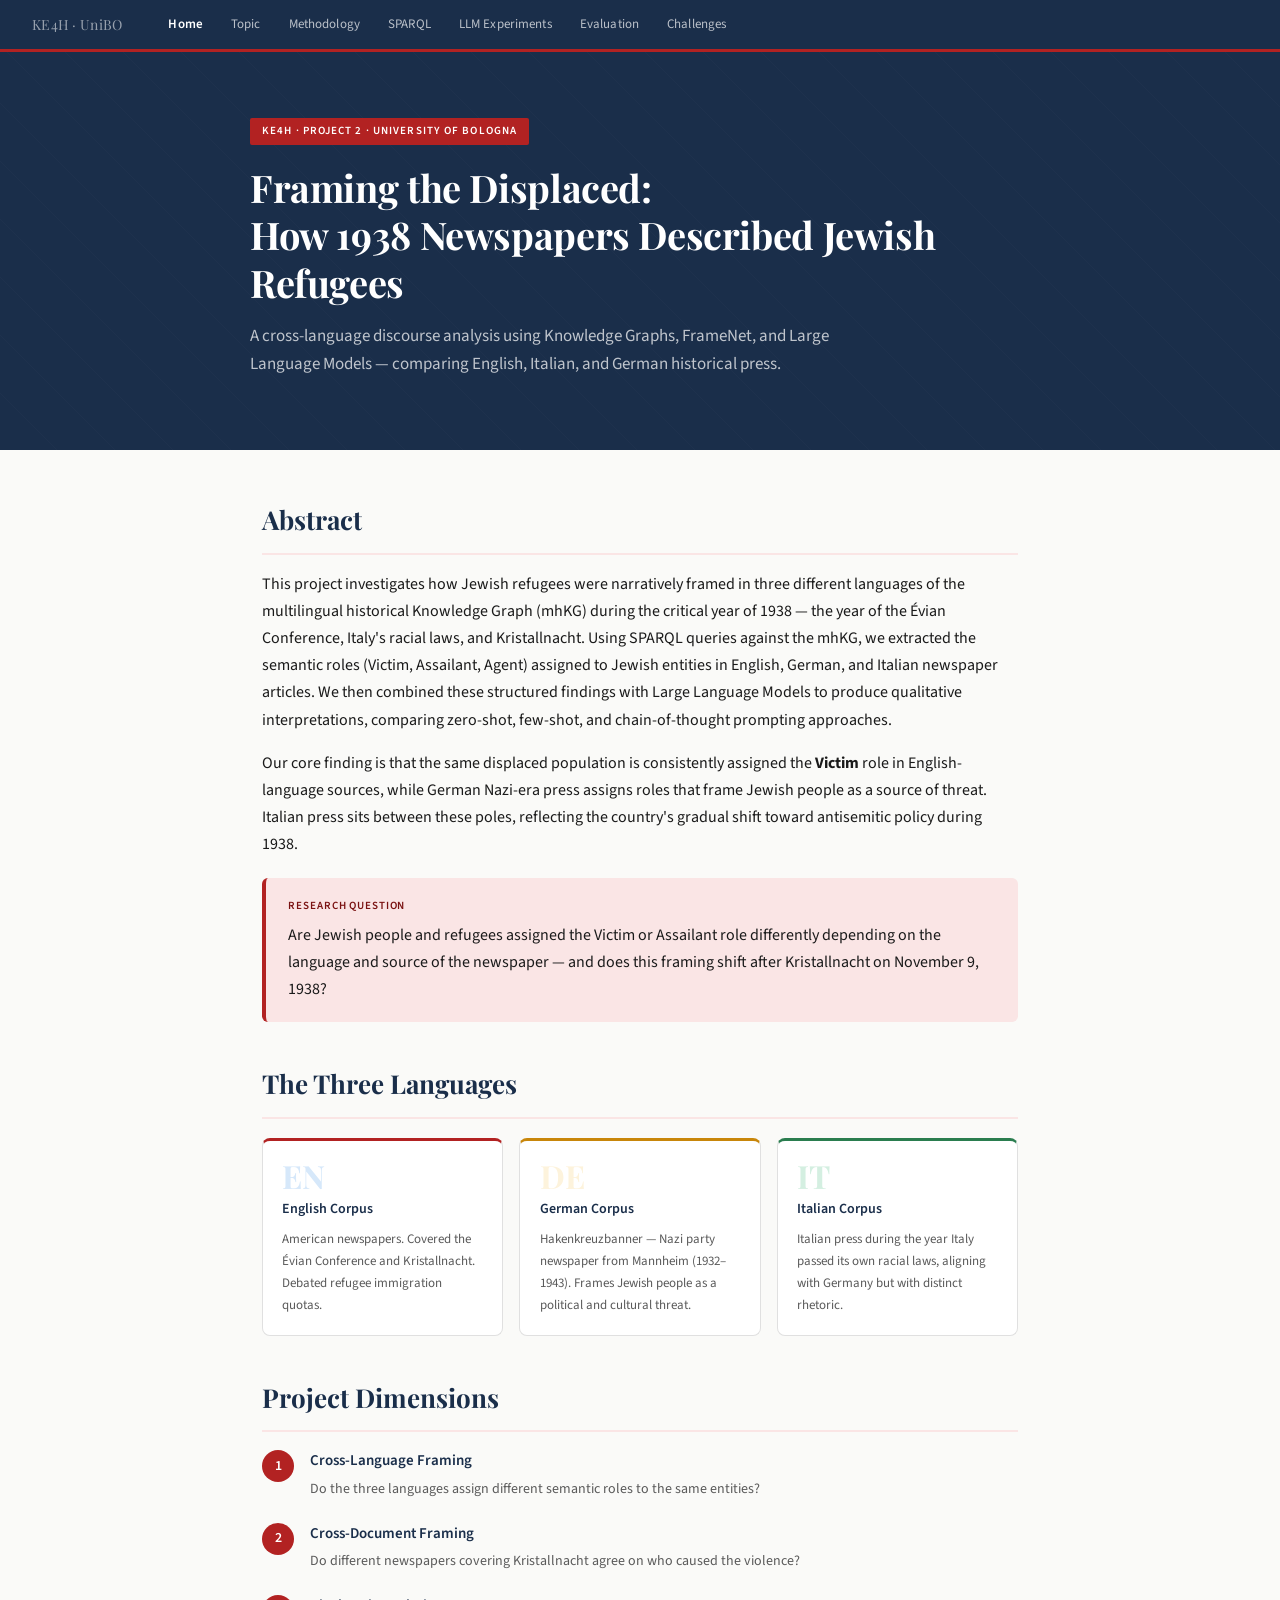
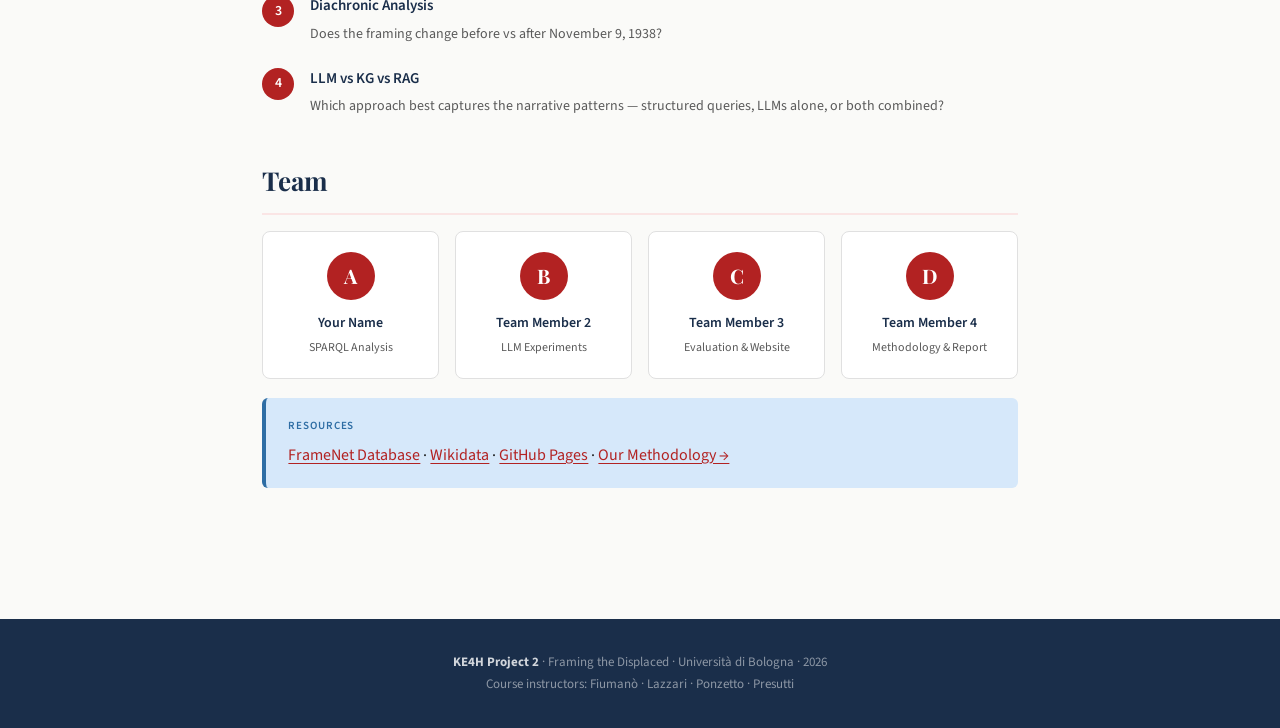
==== index.html @ 65f9a8b5 "Add files via upload" ====
<!DOCTYPE html>
<html lang="en">
<head>
  <meta charset="UTF-8">
  <meta name="viewport" content="width=device-width, initial-scale=1.0">
  <title>Framing the Displaced · KE4H Project</title>
  <link rel="stylesheet" href="style.css">
</head>
<body>

<nav>
  <span class="nav-brand">KE4H · UniBO</span>
  <div class="nav-links">
    <a href="index.html" class="active">Home</a>
    <a href="topic.html">Topic</a>
    <a href="methodology.html">Methodology</a>
    <a href="sparql.html">SPARQL</a>
    <a href="prompts.html">LLM Experiments</a>
    <a href="evaluation.html">Evaluation</a>
    <a href="challenges.html">Challenges</a>
  </div>
</nav>

<div class="page">

  <div class="hero">
    <div class="hero-inner">
      <div class="hero-tag">KE4H · Project 2 · University of Bologna</div>
      <h1>Framing the Displaced:<br>How 1938 Newspapers Described Jewish Refugees</h1>
      <p>A cross-language discourse analysis using Knowledge Graphs, FrameNet, and Large Language Models — comparing English, Italian, and German historical press.</p>
    </div>
  </div>

  <div class="content">

    <h2>Abstract</h2>
    <p>
      This project investigates how Jewish refugees were narratively framed in three different languages of the multilingual historical Knowledge Graph (mhKG) during the critical year of 1938 — the year of the Évian Conference, Italy's racial laws, and Kristallnacht. Using SPARQL queries against the mhKG, we extracted the semantic roles (Victim, Assailant, Agent) assigned to Jewish entities in English, German, and Italian newspaper articles. We then combined these structured findings with Large Language Models to produce qualitative interpretations, comparing zero-shot, few-shot, and chain-of-thought prompting approaches.
    </p>
    <p>
      Our core finding is that the same displaced population is consistently assigned the <strong>Victim</strong> role in English-language sources, while German Nazi-era press assigns roles that frame Jewish people as a source of threat. Italian press sits between these poles, reflecting the country's gradual shift toward antisemitic policy during 1938.
    </p>

    <div class="callout red">
      <div class="callout-label">Research Question</div>
      Are Jewish people and refugees assigned the Victim or Assailant role differently depending on the language and source of the newspaper — and does this framing shift after Kristallnacht on November 9, 1938?
    </div>

    <h2>The Three Languages</h2>
    <div class="card-grid">
      <div class="card">
        <div class="card-num" style="color:#D6E8FA;">EN</div>
        <h4>English Corpus</h4>
        <p>American newspapers. Covered the Évian Conference and Kristallnacht. Debated refugee immigration quotas.</p>
      </div>
      <div class="card" style="border-top-color:var(--amber);">
        <div class="card-num" style="color:var(--amber-light);">DE</div>
        <h4>German Corpus</h4>
        <p>Hakenkreuzbanner — Nazi party newspaper from Mannheim (1932–1943). Frames Jewish people as a political and cultural threat.</p>
      </div>
      <div class="card" style="border-top-color:var(--green);">
        <div class="card-num" style="color:var(--green-light);">IT</div>
        <h4>Italian Corpus</h4>
        <p>Italian press during the year Italy passed its own racial laws, aligning with Germany but with distinct rhetoric.</p>
      </div>
    </div>

    <h2>Project Dimensions</h2>
    <div class="step-list">
      <div class="step-item">
        <div class="step-num">1</div>
        <div class="step-content">
          <h4>Cross-Language Framing</h4>
          <p>Do the three languages assign different semantic roles to the same entities?</p>
        </div>
      </div>
      <div class="step-item">
        <div class="step-num">2</div>
        <div class="step-content">
          <h4>Cross-Document Framing</h4>
          <p>Do different newspapers covering Kristallnacht agree on who caused the violence?</p>
        </div>
      </div>
      <div class="step-item">
        <div class="step-num">3</div>
        <div class="step-content">
          <h4>Diachronic Analysis</h4>
          <p>Does the framing change before vs after November 9, 1938?</p>
        </div>
      </div>
      <div class="step-item">
        <div class="step-num">4</div>
        <div class="step-content">
          <h4>LLM vs KG vs RAG</h4>
          <p>Which approach best captures the narrative patterns — structured queries, LLMs alone, or both combined?</p>
        </div>
      </div>
    </div>

    <h2>Team</h2>
    <div class="team-grid">
      <div class="team-card">
        <div class="team-initial">A</div>
        <div class="team-name">Your Name</div>
        <div class="team-role">SPARQL Analysis</div>
      </div>
      <div class="team-card">
        <div class="team-initial">B</div>
        <div class="team-name">Team Member 2</div>
        <div class="team-role">LLM Experiments</div>
      </div>
      <div class="team-card">
        <div class="team-initial">C</div>
        <div class="team-name">Team Member 3</div>
        <div class="team-role">Evaluation & Website</div>
      </div>
      <div class="team-card">
        <div class="team-initial">D</div>
        <div class="team-name">Team Member 4</div>
        <div class="team-role">Methodology & Report</div>
      </div>
    </div>

    <div class="callout blue">
      <div class="callout-label">Resources</div>
      <a href="https://framenet.icsi.berkeley.edu/" target="_blank">FrameNet Database</a> ·
      <a href="https://www.wikidata.org" target="_blank">Wikidata</a> ·
      <a href="https://docs.github.com/en/pages" target="_blank">GitHub Pages</a> ·
      <a href="methodology.html">Our Methodology →</a>
    </div>

  </div>

  <footer>
    <strong>KE4H Project 2</strong> · Framing the Displaced · Università di Bologna · 2026<br>
    Course instructors: Fiumanò · Lazzari · Ponzetto · Presutti
  </footer>

</div>
</body>
</html>
---- style.css ----
@import url('https://fonts.googleapis.com/css2?family=Playfair+Display:wght@400;600;700&family=Source+Sans+3:ital,wght@0,300;0,400;0,600;1,400&family=Source+Code+Pro:wght@400;500&display=swap');

:root {
  --red: #B22222;
  --red-dark: #7A1212;
  --red-light: #FAE5E5;
  --navy: #1A2E4A;
  --blue: #2E6DA4;
  --blue-light: #D6E8FA;
  --green: #2A7D4F;
  --green-light: #D4EFE1;
  --amber: #C8860A;
  --amber-light: #FDF3DC;
  --purple: #5B3A8E;
  --purple-light: #EAE0F8;
  --teal: #1A7A6E;
  --teal-light: #D4F0EC;
  --text: #1A1A1A;
  --text-secondary: #5A5A5A;
  --border: #E0E0E0;
  --bg: #FAFAF8;
  --white: #FFFFFF;
}

* { box-sizing: border-box; margin: 0; padding: 0; }

html { scroll-behavior: smooth; }

body {
  font-family: 'Source Sans 3', Georgia, serif;
  font-weight: 400;
  background: var(--bg);
  color: var(--text);
  font-size: 16px;
  line-height: 1.7;
}

/* ── NAV ─────────────────────────────────────────────────────────────── */
nav {
  position: fixed;
  top: 0; left: 0; right: 0;
  z-index: 100;
  background: var(--navy);
  display: flex;
  align-items: center;
  padding: 0 2rem;
  height: 52px;
  gap: 0;
  border-bottom: 3px solid var(--red);
}

.nav-brand {
  font-family: 'Playfair Display', serif;
  font-size: 14px;
  color: rgba(255,255,255,0.55);
  margin-right: 2rem;
  white-space: nowrap;
  letter-spacing: 0.02em;
  flex-shrink: 0;
}

.nav-links {
  display: flex;
  gap: 0;
  flex-wrap: nowrap;
  overflow-x: auto;
}

.nav-links a {
  font-size: 13px;
  color: rgba(255,255,255,0.7);
  text-decoration: none;
  padding: 0 14px;
  height: 52px;
  display: flex;
  align-items: center;
  border-bottom: 3px solid transparent;
  margin-bottom: -3px;
  transition: all 0.15s;
  white-space: nowrap;
  font-weight: 400;
  letter-spacing: 0.01em;
}

.nav-links a:hover { color: white; background: rgba(255,255,255,0.06); }
.nav-links a.active { color: white; border-bottom-color: var(--red); font-weight: 600; }

/* ── LAYOUT ──────────────────────────────────────────────────────────── */
.page { padding-top: 52px; }

.hero {
  background: var(--navy);
  color: white;
  padding: 4rem 2rem 3.5rem;
  position: relative;
  overflow: hidden;
}

.hero::before {
  content: '';
  position: absolute;
  inset: 0;
  background: repeating-linear-gradient(
    45deg,
    transparent,
    transparent 40px,
    rgba(255,255,255,0.015) 40px,
    rgba(255,255,255,0.015) 41px
  );
}

.hero-inner { max-width: 780px; margin: 0 auto; position: relative; }
.hero-tag {
  display: inline-block;
  font-size: 11px;
  font-weight: 600;
  letter-spacing: 0.1em;
  text-transform: uppercase;
  background: var(--red);
  color: white;
  padding: 4px 12px;
  border-radius: 2px;
  margin-bottom: 1.2rem;
}

.hero h1 {
  font-family: 'Playfair Display', serif;
  font-size: clamp(24px, 4vw, 38px);
  font-weight: 700;
  line-height: 1.25;
  margin-bottom: 1rem;
  letter-spacing: -0.01em;
}

.hero p {
  font-size: 17px;
  color: rgba(255,255,255,0.72);
  max-width: 620px;
  line-height: 1.65;
}

.content { max-width: 820px; margin: 0 auto; padding: 3rem 2rem; }

/* ── TYPOGRAPHY ──────────────────────────────────────────────────────── */
h2 {
  font-family: 'Playfair Display', serif;
  font-size: 26px;
  font-weight: 700;
  color: var(--navy);
  margin: 2.5rem 0 1rem;
  padding-bottom: 10px;
  border-bottom: 2px solid var(--red-light);
}

h2:first-child { margin-top: 0; }

h3 {
  font-family: 'Source Sans 3', sans-serif;
  font-size: 16px;
  font-weight: 600;
  color: var(--red-dark);
  margin: 1.8rem 0 0.6rem;
  text-transform: uppercase;
  letter-spacing: 0.05em;
}

p { margin-bottom: 1rem; color: var(--text); }

a { color: var(--red); text-decoration: underline; text-underline-offset: 3px; }
a:hover { color: var(--red-dark); }

/* ── CALLOUT BOXES ───────────────────────────────────────────────────── */
.callout {
  border-radius: 6px;
  padding: 1.2rem 1.4rem;
  margin: 1.2rem 0;
  border-left: 4px solid;
}

.callout-label {
  font-size: 11px;
  font-weight: 600;
  letter-spacing: 0.08em;
  text-transform: uppercase;
  margin-bottom: 6px;
}

.callout.red   { background: var(--red-light);    border-color: var(--red);    }
.callout.blue  { background: var(--blue-light);   border-color: var(--blue);   }
.callout.green { background: var(--green-light);  border-color: var(--green);  }
.callout.amber { background: var(--amber-light);  border-color: var(--amber);  }
.callout.purple{ background: var(--purple-light); border-color: var(--purple); }
.callout.teal  { background: var(--teal-light);   border-color: var(--teal);   }

.callout.red    .callout-label { color: var(--red-dark); }
.callout.blue   .callout-label { color: var(--blue); }
.callout.green  .callout-label { color: var(--green); }
.callout.amber  .callout-label { color: var(--amber); }
.callout.purple .callout-label { color: var(--purple); }
.callout.teal   .callout-label { color: var(--teal); }

/* ── CODE ────────────────────────────────────────────────────────────── */
.code-block {
  background: #0F1F12;
  border-radius: 8px;
  margin: 1rem 0;
  overflow: hidden;
}

.code-label {
  background: rgba(255,255,255,0.07);
  padding: 8px 16px;
  font-size: 11px;
  font-weight: 600;
  letter-spacing: 0.08em;
  text-transform: uppercase;
  color: rgba(255,255,255,0.5);
  font-family: 'Source Code Pro', monospace;
  border-bottom: 1px solid rgba(255,255,255,0.06);
}

pre {
  padding: 1.2rem 1.4rem;
  font-family: 'Source Code Pro', monospace;
  font-size: 13px;
  line-height: 1.75;
  color: #D4E6C8;
  overflow-x: auto;
  white-space: pre;
}

.kw  { color: #FF8080; font-weight: 500; }
.str { color: #98D67A; }
.cm  { color: rgba(255,255,255,0.35); font-style: italic; }
.uri { color: #79C5FF; }

/* ── TABLES ──────────────────────────────────────────────────────────── */
table { width: 100%; border-collapse: collapse; margin: 1.2rem 0; font-size: 14px; }
th {
  background: var(--navy);
  color: white;
  padding: 10px 14px;
  text-align: left;
  font-weight: 600;
  font-size: 13px;
  letter-spacing: 0.02em;
}
td { padding: 9px 14px; border-bottom: 1px solid var(--border); vertical-align: top; }
tr:nth-child(even) td { background: #F5F5F2; }
tr:hover td { background: var(--red-light); }

/* ── CARDS ───────────────────────────────────────────────────────────── */
.card-grid { display: grid; grid-template-columns: repeat(auto-fit, minmax(240px, 1fr)); gap: 1rem; margin: 1.2rem 0; }

.card {
  background: white;
  border: 1px solid var(--border);
  border-radius: 8px;
  padding: 1.2rem;
  border-top: 3px solid var(--red);
}

.card-num {
  font-family: 'Playfair Display', serif;
  font-size: 32px;
  font-weight: 700;
  color: var(--red-light);
  line-height: 1;
  margin-bottom: 6px;
}

.card h4 {
  font-size: 14px;
  font-weight: 600;
  color: var(--navy);
  margin-bottom: 6px;
}

.card p { font-size: 13px; color: var(--text-secondary); margin: 0; }

/* ── STEPS ───────────────────────────────────────────────────────────── */
.step-list { margin: 1rem 0; }

.step-item {
  display: flex;
  gap: 1rem;
  margin-bottom: 1.2rem;
  align-items: flex-start;
}

.step-num {
  width: 32px;
  height: 32px;
  border-radius: 50%;
  background: var(--red);
  color: white;
  font-size: 14px;
  font-weight: 600;
  display: flex;
  align-items: center;
  justify-content: center;
  flex-shrink: 0;
  margin-top: 2px;
}

.step-content h4 { font-size: 15px; font-weight: 600; color: var(--navy); margin-bottom: 4px; }
.step-content p  { font-size: 14px; color: var(--text-secondary); margin: 0; }

/* ── EVAL ────────────────────────────────────────────────────────────── */
.eval-grid { display: grid; grid-template-columns: 1fr 1fr; gap: 1rem; margin: 1rem 0; }

.eval-card {
  background: white;
  border: 1px solid var(--border);
  border-radius: 8px;
  padding: 1.2rem;
}

.eval-card h4 { font-size: 14px; font-weight: 600; color: var(--navy); margin-bottom: 1rem; }

.eval-row { margin-bottom: 10px; }
.eval-row-top { display: flex; justify-content: space-between; margin-bottom: 4px; font-size: 13px; color: var(--text-secondary); }
.eval-score { font-weight: 600; color: var(--text); }
.bar-bg { height: 6px; background: #E8E8E8; border-radius: 3px; }
.bar-fill { height: 6px; border-radius: 3px; transition: width 0.5s ease; }

/* ── FOOTER ──────────────────────────────────────────────────────────── */
footer {
  background: var(--navy);
  color: rgba(255,255,255,0.5);
  text-align: center;
  padding: 2rem;
  font-size: 13px;
  margin-top: 4rem;
}

footer strong { color: rgba(255,255,255,0.8); }

/* ── PROMPT BOX ──────────────────────────────────────────────────────── */
.prompt {
  background: #F9F6FF;
  border: 1px solid #C9B8F0;
  border-left: 4px solid var(--purple);
  border-radius: 6px;
  padding: 1.2rem 1.4rem;
  font-style: italic;
  font-size: 14px;
  line-height: 1.7;
  margin: 0.8rem 0 1.2rem;
  color: #2A1A4A;
}

/* ── TEAM GRID ───────────────────────────────────────────────────────── */
.team-grid { display: grid; grid-template-columns: repeat(auto-fit, minmax(160px, 1fr)); gap: 1rem; margin: 1rem 0; }
.team-card { background: white; border: 1px solid var(--border); border-radius: 8px; padding: 1.2rem; text-align: center; }
.team-initial { width: 48px; height: 48px; border-radius: 50%; background: var(--red); color: white; font-family: 'Playfair Display', serif; font-size: 20px; font-weight: 700; display: flex; align-items: center; justify-content: center; margin: 0 auto 0.8rem; }
.team-name { font-size: 14px; font-weight: 600; color: var(--navy); margin-bottom: 2px; }
.team-role { font-size: 12px; color: var(--text-secondary); }

/* ── LANG TAGS ───────────────────────────────────────────────────────── */
.lang { display: inline-block; font-size: 11px; font-weight: 600; padding: 2px 8px; border-radius: 3px; margin-right: 4px; }
.lang-en { background: var(--blue-light);   color: var(--blue); }
.lang-de { background: var(--amber-light);  color: var(--amber); }
.lang-it { background: var(--green-light);  color: var(--green); }

/* ── RESPONSIVE ──────────────────────────────────────────────────────── */
@media(max-width:640px) {
  .nav-brand { display: none; }
  .eval-grid, .card-grid { grid-template-columns: 1fr; }
  .hero { padding: 2.5rem 1.2rem 2rem; }
  .content { padding: 2rem 1.2rem; }
  nav { padding: 0 1rem; }
}
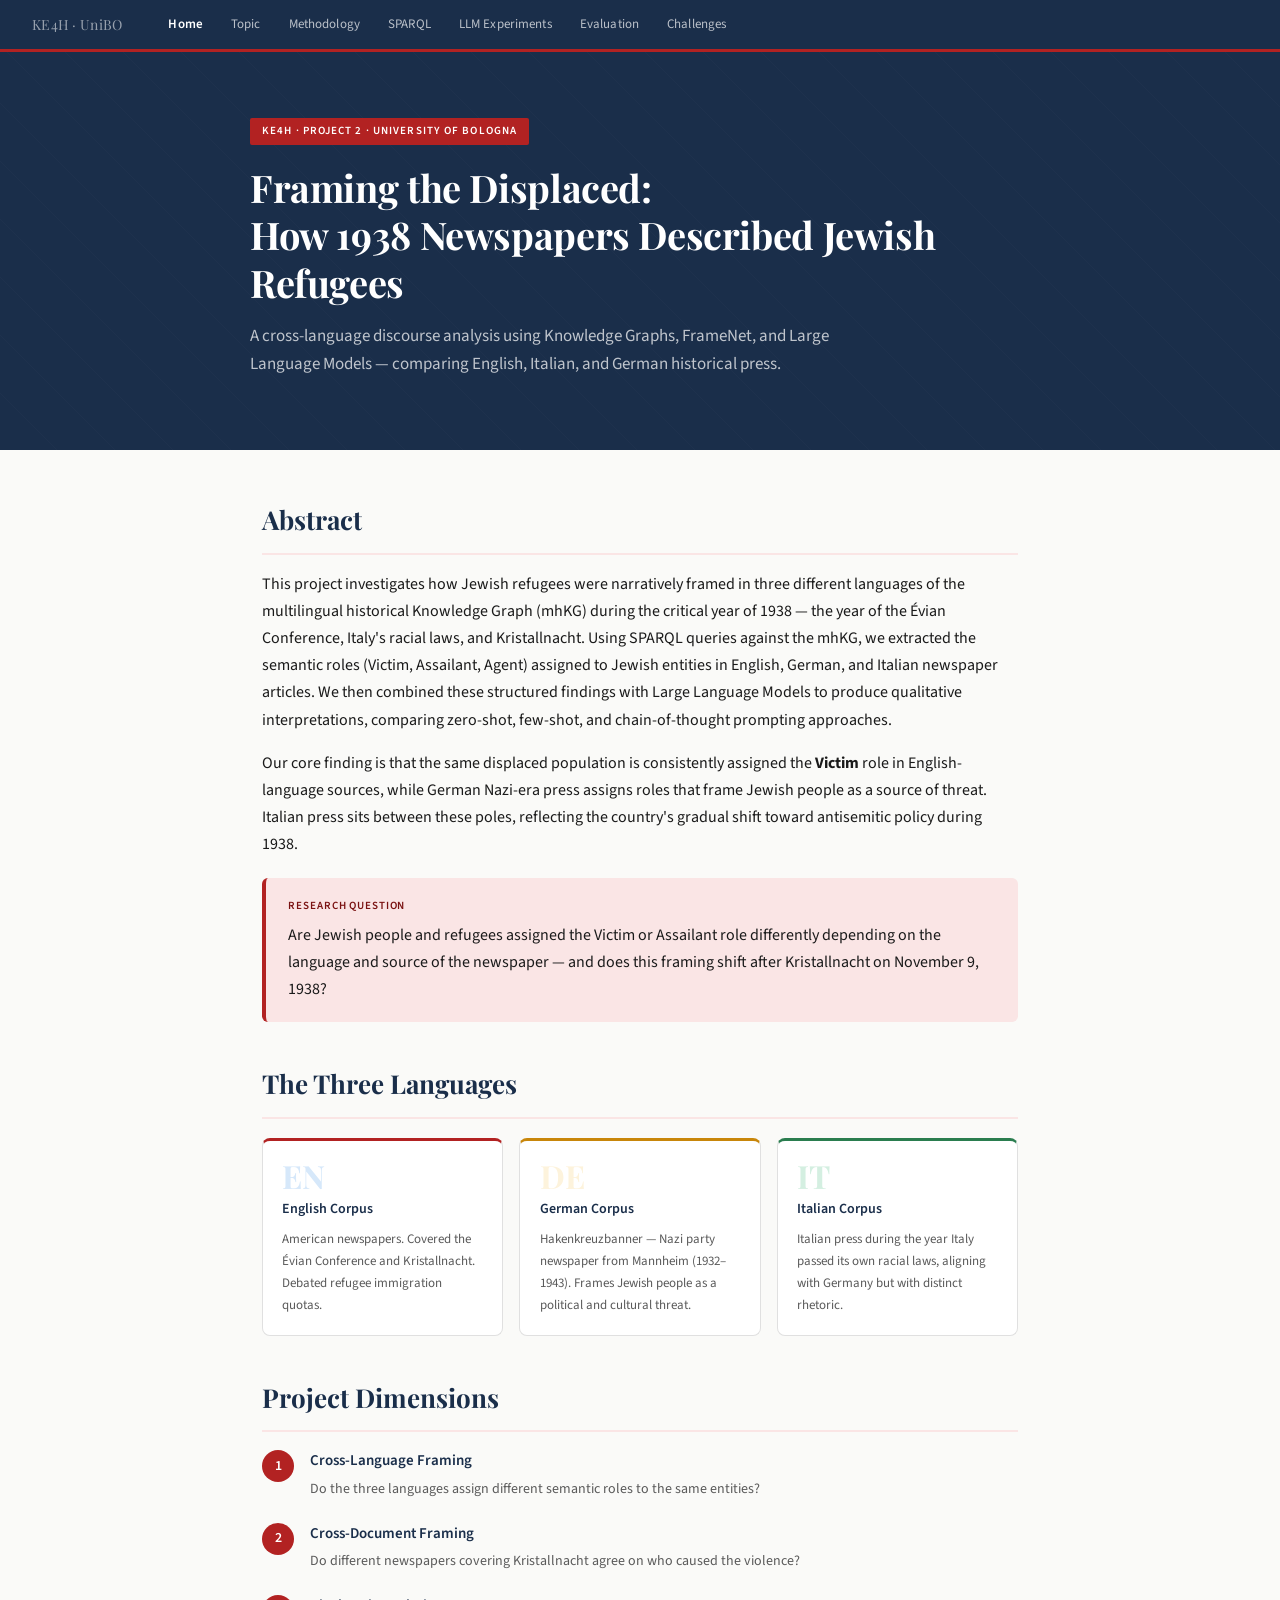
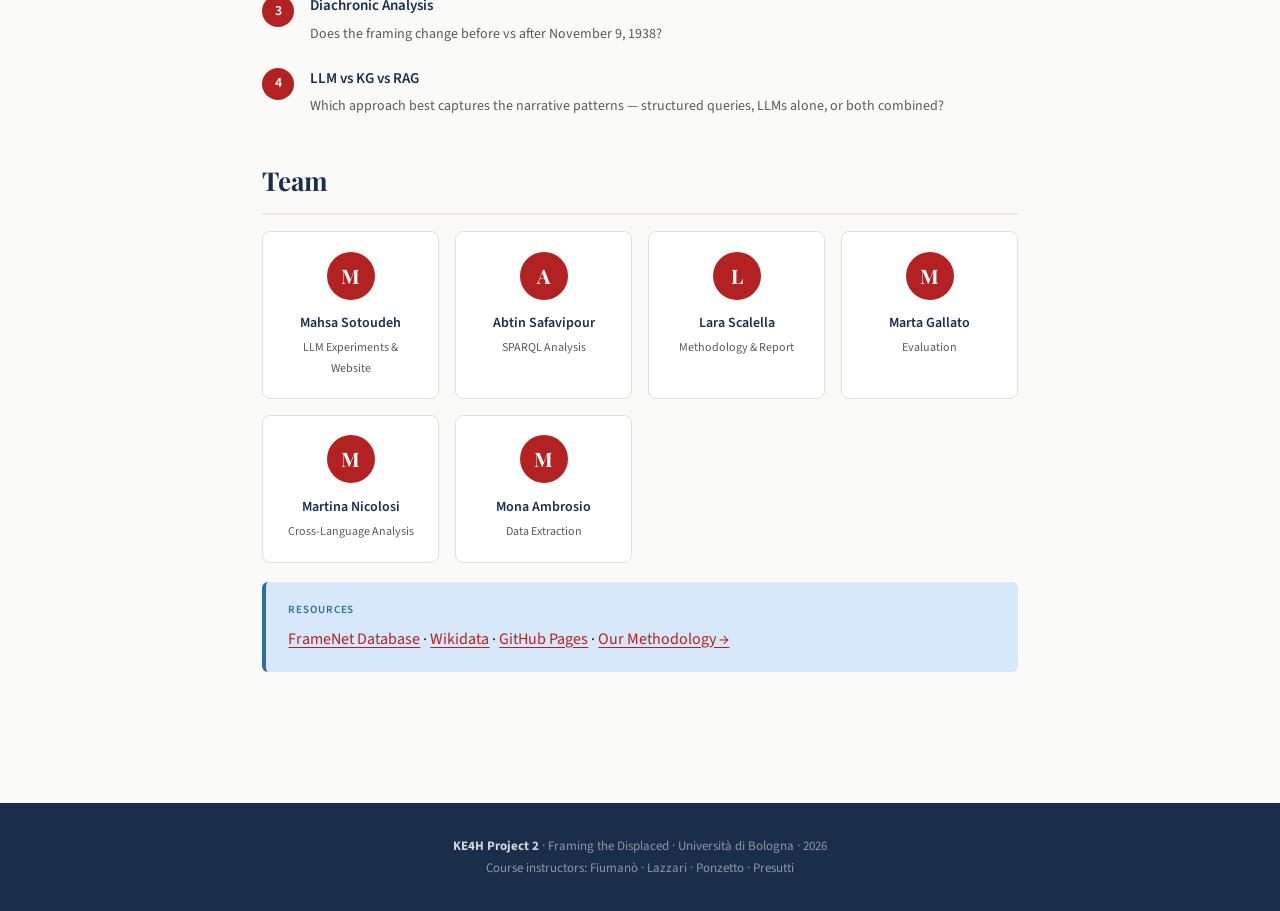
==== commit d83d6ade: "Update index.html" ====
--- a/index.html
+++ b/index.html
@@ -98,28 +98,46 @@
     </div>
 
     <h2>Team</h2>
-    <div class="team-grid">
-      <div class="team-card">
-        <div class="team-initial">A</div>
-        <div class="team-name">Your Name</div>
-        <div class="team-role">SPARQL Analysis</div>
-      </div>
-      <div class="team-card">
-        <div class="team-initial">B</div>
-        <div class="team-name">Team Member 2</div>
-        <div class="team-role">LLM Experiments</div>
-      </div>
-      <div class="team-card">
-        <div class="team-initial">C</div>
-        <div class="team-name">Team Member 3</div>
-        <div class="team-role">Evaluation & Website</div>
-      </div>
-      <div class="team-card">
-        <div class="team-initial">D</div>
-        <div class="team-name">Team Member 4</div>
-        <div class="team-role">Methodology & Report</div>
-      </div>
-    </div>
+<div class="team-grid">
+
+  <div class="team-card">
+    <div class="team-initial">M</div>
+    <div class="team-name">Mahsa Sotoudeh</div>
+    <div class="team-role">LLM Experiments & Website</div>
+  </div>
+
+  <div class="team-card">
+    <div class="team-initial">A</div>
+    <div class="team-name">Abtin Safavipour</div>
+    <div class="team-role">SPARQL Analysis</div>
+  </div>
+
+  <div class="team-card">
+    <div class="team-initial">L</div>
+    <div class="team-name">Lara Scalella</div>
+    <div class="team-role">Methodology & Report</div>
+  </div>
+
+  <div class="team-card">
+    <div class="team-initial">M</div>
+    <div class="team-name">Marta Gallato</div>
+    <div class="team-role">Evaluation</div>
+  </div>
+
+  <div class="team-card">
+    <div class="team-initial">M</div>
+    <div class="team-name">Martina Nicolosi</div>
+    <div class="team-role">Cross‑Language Analysis</div>
+  </div>
+
+  <div class="team-card">
+    <div class="team-initial">M</div>
+    <div class="team-name">Mona Ambrosio</div>
+    <div class="team-role">Data Extraction</div>
+  </div>
+
+</div>
+
 
     <div class="callout blue">
       <div class="callout-label">Resources</div>
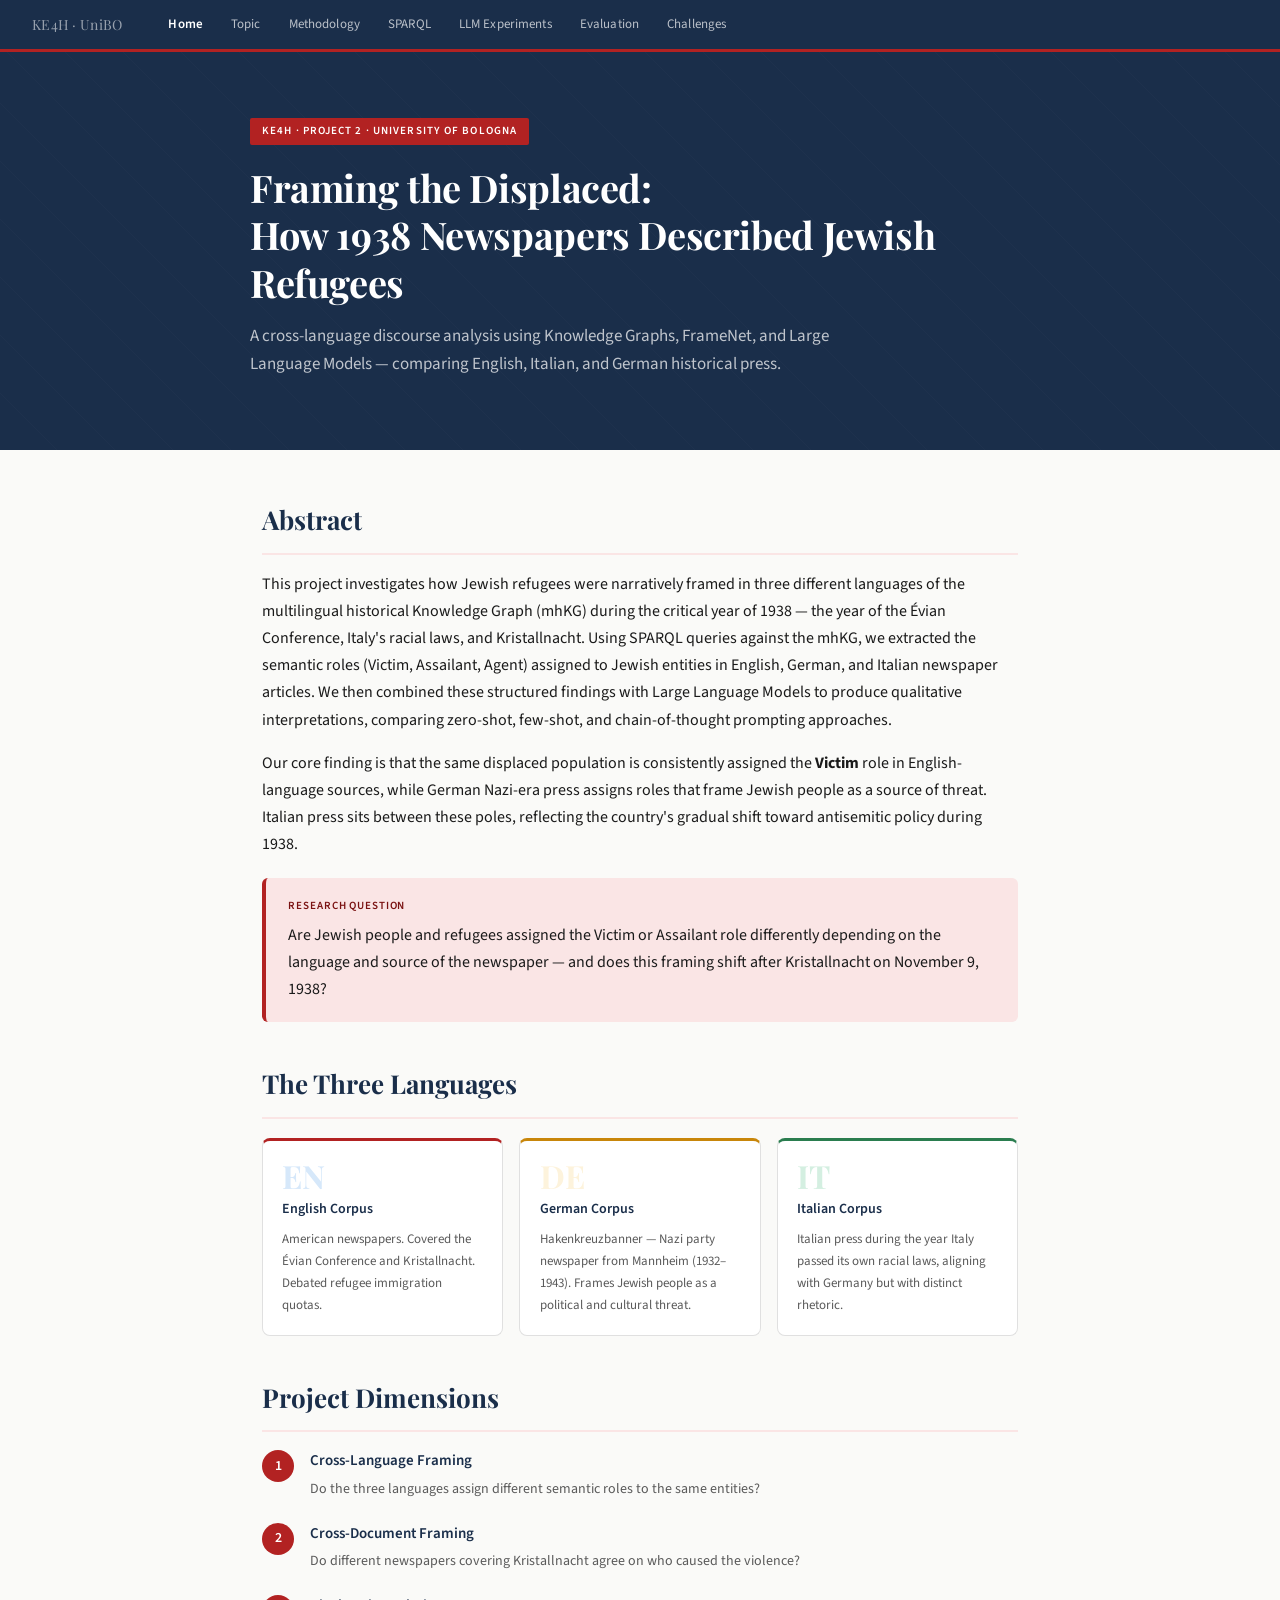
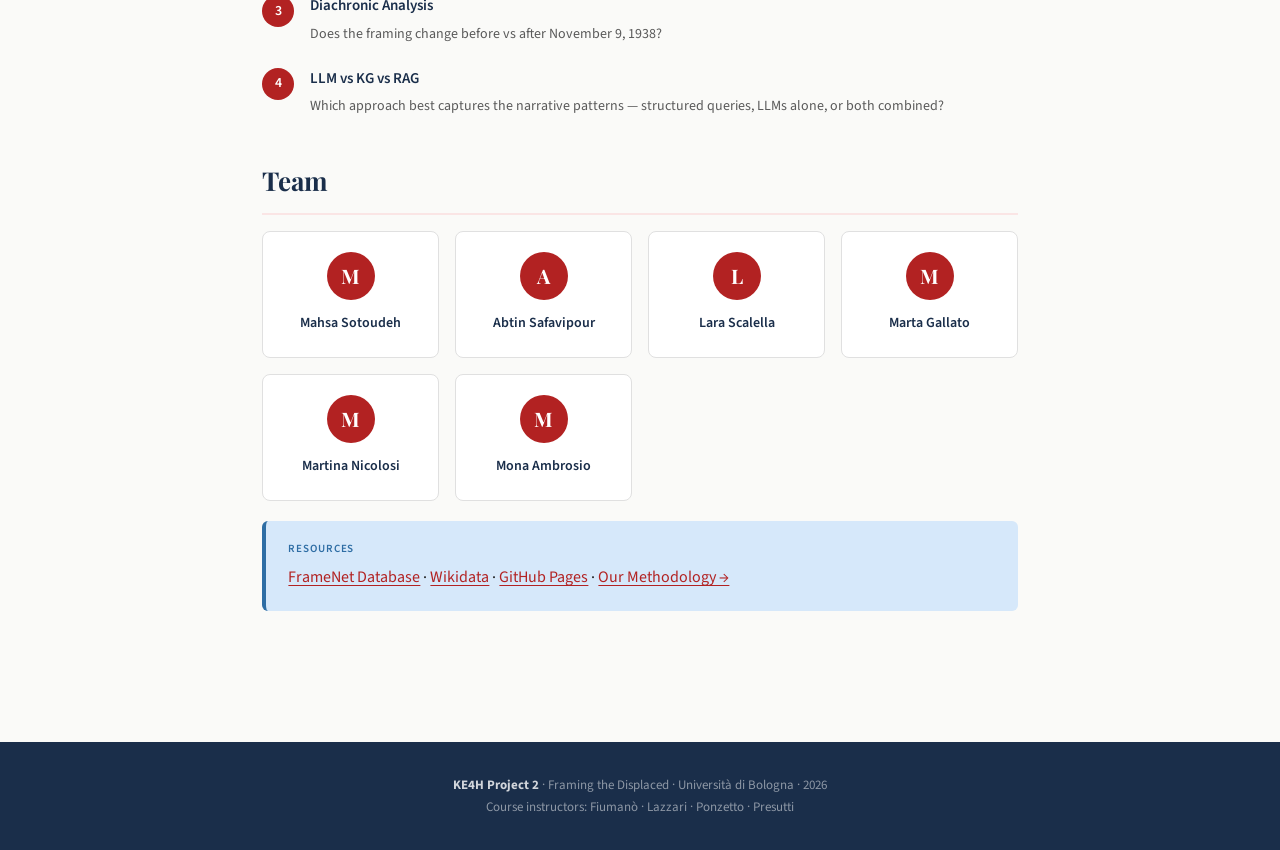
==== commit bfcb5e3f: "Update index.html" ====
--- a/index.html
+++ b/index.html
@@ -103,40 +103,35 @@
   <div class="team-card">
     <div class="team-initial">M</div>
     <div class="team-name">Mahsa Sotoudeh</div>
-    <div class="team-role">LLM Experiments & Website</div>
   </div>
 
   <div class="team-card">
     <div class="team-initial">A</div>
     <div class="team-name">Abtin Safavipour</div>
-    <div class="team-role">SPARQL Analysis</div>
   </div>
 
   <div class="team-card">
     <div class="team-initial">L</div>
     <div class="team-name">Lara Scalella</div>
-    <div class="team-role">Methodology & Report</div>
   </div>
 
   <div class="team-card">
     <div class="team-initial">M</div>
     <div class="team-name">Marta Gallato</div>
-    <div class="team-role">Evaluation</div>
   </div>
 
   <div class="team-card">
     <div class="team-initial">M</div>
     <div class="team-name">Martina Nicolosi</div>
-    <div class="team-role">Cross‑Language Analysis</div>
   </div>
 
   <div class="team-card">
     <div class="team-initial">M</div>
     <div class="team-name">Mona Ambrosio</div>
-    <div class="team-role">Data Extraction</div>
   </div>
 
 </div>
+
 
 
     <div class="callout blue">
